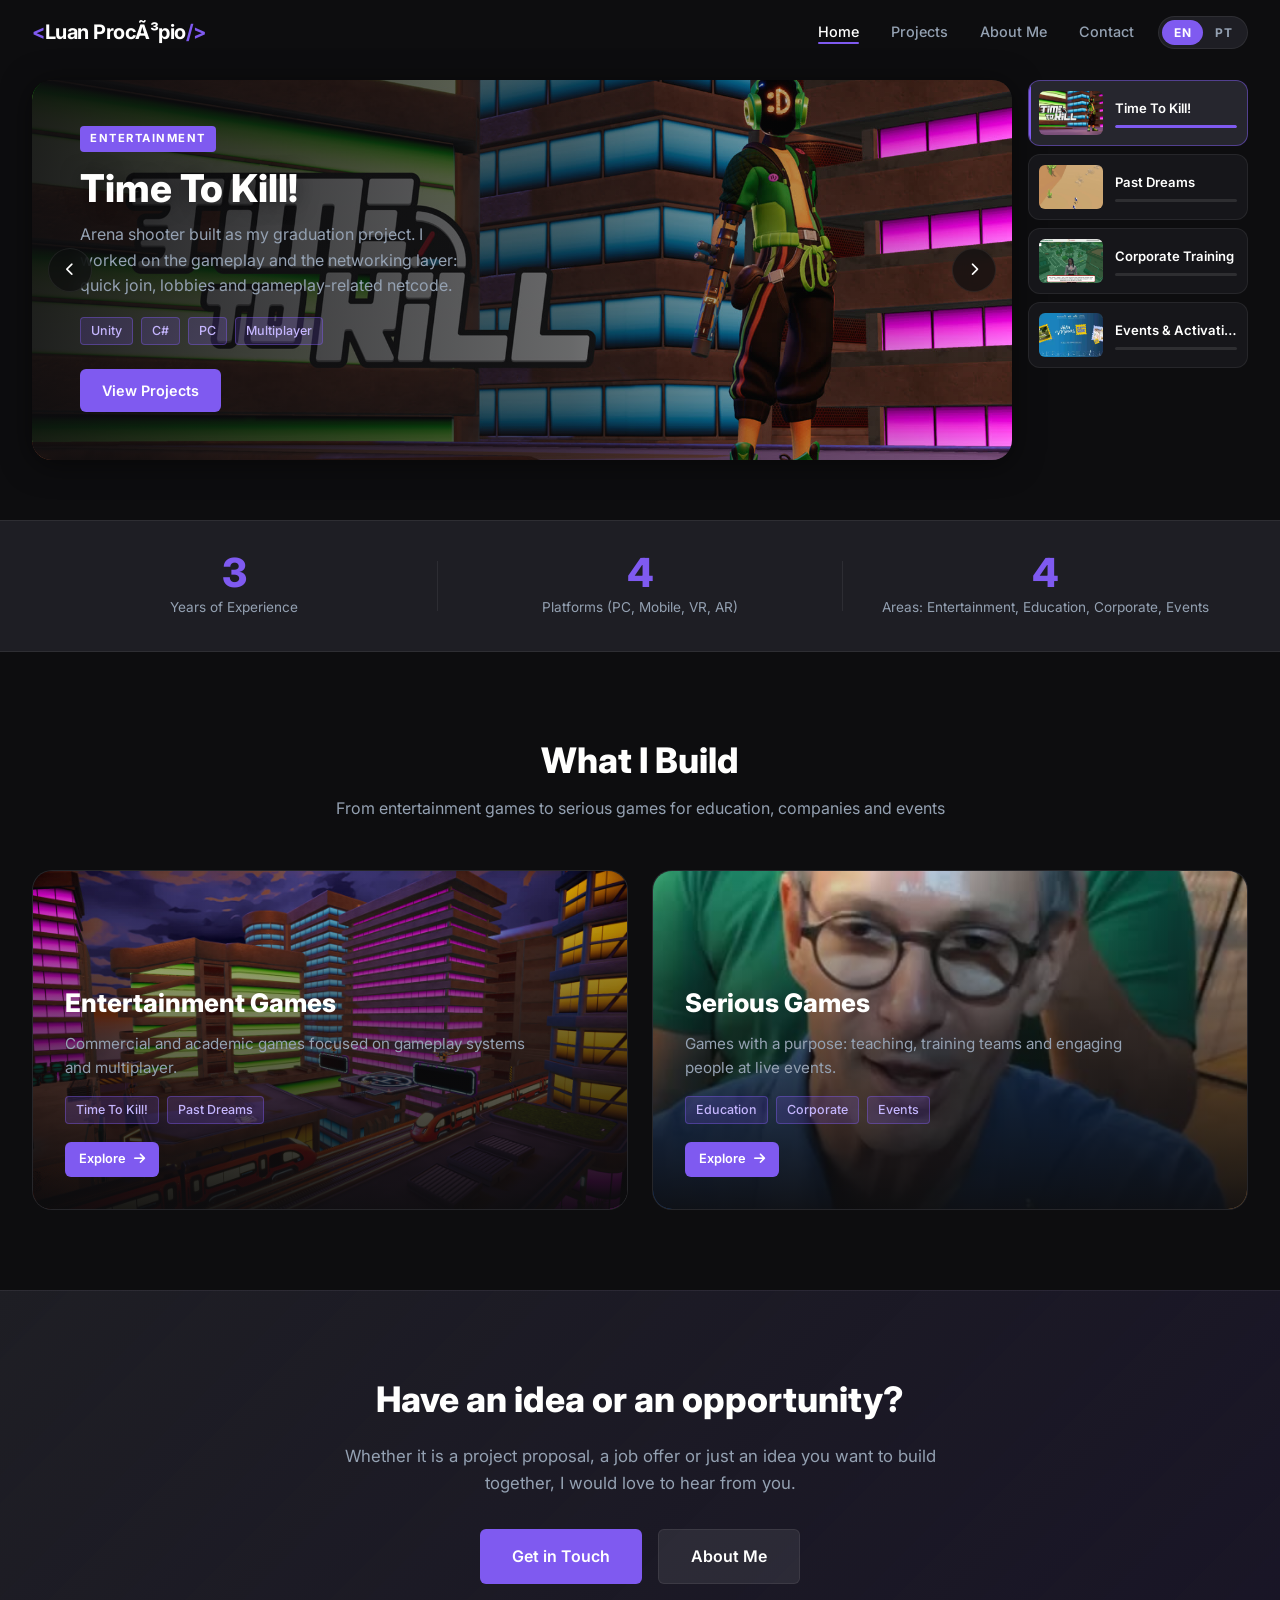
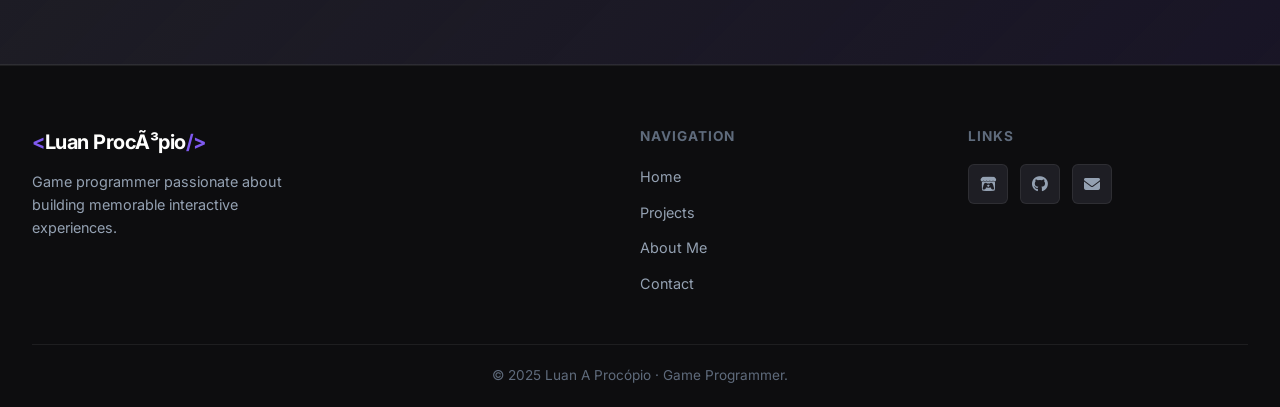
==== index.html @ afc80926 "muitacoisa" ====
﻿<!DOCTYPE html>
<html lang="en">
<head>
  <meta charset="UTF-8" />
  <meta name="viewport" content="width=device-width, initial-scale=1.0" />
  <title>Luan A ProcÃ³pio | Game Programmer</title>
  <link rel="stylesheet" href="css/style.css" />
  <link rel="stylesheet" href="https://cdnjs.cloudflare.com/ajax/libs/font-awesome/6.5.0/css/all.min.css" />
  <link href="https://fonts.googleapis.com/css2?family=Inter:wght@300;400;500;600;700;800&display=swap" rel="stylesheet" />
</head>
<body data-title="title.home">

  <!-- ===== NAVBAR ===== -->
  <nav class="navbar" id="navbar">
    <div class="nav-container">
      <a href="index.html" class="nav-logo"><span class="logo-bracket">&lt;</span>Luan ProcÃ³pio<span class="logo-bracket">/&gt;</span></a>
      <div class="nav-right">
        <ul class="nav-links" id="navLinks">
          <li><a href="index.html" class="active" data-i18n="nav.home">Home</a></li>
          <li><a href="projects.html" data-i18n="nav.projects">Projects</a></li>
          <li><a href="about.html" data-i18n="nav.about">About Me</a></li>
          <li><a href="contact.html" data-i18n="nav.contact">Contact</a></li>
        </ul>
        <div class="lang-toggle" role="group" aria-label="Language">
          <button type="button" data-lang="en">EN</button>
          <button type="button" data-lang="pt">PT</button>
        </div>
        <button class="hamburger" id="hamburger" data-i18n-attr="aria-label:nav.menu" aria-label="Menu">
          <span></span><span></span><span></span>
        </button>
      </div>
    </div>
  </nav>

  <!-- ===== HERO CAROUSEL ===== -->
  <section class="hero-carousel">
    <div class="carousel-main">

      <div class="carousel-slide active" data-index="0">
        <img src="assets/media/entertainment/ttk-cover.jpg" alt="Time To Kill!" class="slide-media" />
        <div class="slide-overlay">
          <div class="slide-content">
            <span class="slide-badge" data-i18n="home.badge.ent">Entertainment</span>
            <h1 class="slide-title">Time To Kill!</h1>
            <p class="slide-desc" data-i18n="home.slide1.desc">Arena shooter built as my graduation project.</p>
            <div class="slide-tags">
              <span class="tag">Unity</span><span class="tag">C#</span><span class="tag">PC</span><span class="tag">Multiplayer</span>
            </div>
            <div class="slide-actions">
              <a href="projects.html#entertainment" class="btn btn-primary" data-i18n="home.cta.view">View Projects</a>
            </div>
          </div>
        </div>
      </div>

      <div class="carousel-slide portrait" data-index="1">
        <img src="assets/media/entertainment/pastdream1.jpg" alt="Past Dreams" class="slide-media" />
        <div class="slide-overlay">
          <div class="slide-content">
            <span class="slide-badge" data-i18n="home.badge.ent">Entertainment</span>
            <h1 class="slide-title">Past Dreams</h1>
            <p class="slide-desc" data-i18n="home.slide2.desc">Mobile game available on Google Play.</p>
            <div class="slide-tags">
              <span class="tag">Unity</span><span class="tag">C#</span><span class="tag">Mobile</span><span class="tag">Google Play</span>
            </div>
            <div class="slide-actions">
              <a href="projects.html#entertainment" class="btn btn-primary" data-i18n="home.cta.view">View Projects</a>
            </div>
          </div>
        </div>
      </div>

      <div class="carousel-slide" data-index="2">
        <img src="assets/media/corporate/3coracoes1.jpg" alt="Corporate training game" class="slide-media" />
        <div class="slide-overlay">
          <div class="slide-content">
            <span class="slide-badge" data-i18n="home.badge.corp">Corporate Training</span>
            <h1 class="slide-title" data-i18n="proj.3c.title">Safe Driving Training</h1>
            <p class="slide-desc" data-i18n="home.slide3.desc">Interactive safety training game for a company.</p>
            <div class="slide-tags">
              <span class="tag">Unity</span><span class="tag">C#</span><span class="tag">Serious Games</span>
            </div>
            <div class="slide-actions">
              <a href="projects.html#corporate" class="btn btn-primary" data-i18n="home.cta.view">View Projects</a>
            </div>
          </div>
        </div>
      </div>

      <div class="carousel-slide" data-index="3">
        <img src="assets/media/posters/game-carro.jpg" alt="Events and activations" class="slide-media" />
        <div class="slide-overlay">
          <div class="slide-content">
            <span class="slide-badge" data-i18n="home.badge.events">Events &amp; Activations</span>
            <h1 class="slide-title" data-i18n="home.slide4.title">Events &amp; Activations</h1>
            <p class="slide-desc" data-i18n="home.slide4.desc">Games and quizzes for totems and events.</p>
            <div class="slide-tags">
              <span class="tag">Unity</span><span class="tag">C#</span><span class="tag">Touch</span><span class="tag">Totems</span>
            </div>
            <div class="slide-actions">
              <a href="projects.html#events" class="btn btn-primary" data-i18n="home.cta.view">View Projects</a>
            </div>
          </div>
        </div>
      </div>

      <button class="carousel-btn prev" id="prevBtn" data-i18n-attr="aria-label:home.prev" aria-label="Previous"><i class="fas fa-chevron-left"></i></button>
      <button class="carousel-btn next" id="nextBtn" data-i18n-attr="aria-label:home.next" aria-label="Next"><i class="fas fa-chevron-right"></i></button>
    </div>

    <div class="carousel-thumbs">
      <div class="thumb active" data-index="0">
        <img src="assets/media/entertainment/ttk-cover.jpg" alt="Time To Kill!" />
        <div class="thumb-info">
          <span class="thumb-title">Time To Kill!</span>
          <div class="thumb-progress"><div class="thumb-bar"></div></div>
        </div>
      </div>
      <div class="thumb" data-index="1">
        <img src="assets/media/entertainment/pastdream1.jpg" alt="Past Dreams" />
        <div class="thumb-info">
          <span class="thumb-title">Past Dreams</span>
          <div class="thumb-progress"><div class="thumb-bar"></div></div>
        </div>
      </div>
      <div class="thumb" data-index="2">
        <img src="assets/media/corporate/3coracoes1.jpg" alt="Corporate training" />
        <div class="thumb-info">
          <span class="thumb-title" data-i18n="home.badge.corp">Corporate Training</span>
          <div class="thumb-progress"><div class="thumb-bar"></div></div>
        </div>
      </div>
      <div class="thumb" data-index="3">
        <img src="assets/media/posters/game-carro.jpg" alt="Events" />
        <div class="thumb-info">
          <span class="thumb-title" data-i18n="home.badge.events">Events &amp; Activations</span>
          <div class="thumb-progress"><div class="thumb-bar"></div></div>
        </div>
      </div>
    </div>
  </section>

  <!-- ===== STATS ===== -->
  <section class="stats-bar">
    <div class="stats-container">
      <div class="stat-item">
        <span class="stat-number" data-target="3">0</span>
        <span class="stat-label" data-i18n="home.stat.years">Years of Experience</span>
      </div>
      <div class="stat-divider"></div>
      <div class="stat-item">
        <span class="stat-number" data-target="4">0</span>
        <span class="stat-label" data-i18n="home.stat.platforms">Platforms (PC, Mobile, VR, AR)</span>
      </div>
      <div class="stat-divider"></div>
      <div class="stat-item">
        <span class="stat-number" data-target="4">0</span>
        <span class="stat-label" data-i18n="home.stat.areas">Areas: Entertainment, Education, Corporate, Events</span>
      </div>
    </div>
  </section>

  <!-- ===== CATEGORIES ===== -->
  <section class="projects-section">
    <div class="section-header">
      <h2 data-i18n="home.cats.title">What I Build</h2>
      <p data-i18n="home.cats.sub">From entertainment games to serious games</p>
    </div>

    <div class="cat-grid">
      <a href="projects.html#entertainment" class="cat-card">
        <img class="cat-bg" src="assets/media/entertainment/ttk-scenario1.jpg" alt="" />
        <div class="cat-body">
          <h3 data-i18n="home.cat.ent.title">Entertainment Games</h3>
          <p data-i18n="home.cat.ent.desc">Commercial and academic games.</p>
          <div class="cat-chips">
            <span class="tag">Time To Kill!</span>
            <span class="tag">Past Dreams</span>
          </div>
          <span class="btn btn-primary btn-sm"><span data-i18n="home.cat.explore">Explore</span> <i class="fas fa-arrow-right"></i></span>
        </div>
      </a>

      <a href="projects.html#serious" class="cat-card">
        <img class="cat-bg" src="assets/media/posters/totem-governador.jpg" alt="" />
        <div class="cat-body">
          <h3 data-i18n="home.cat.serious.title">Serious Games</h3>
          <p data-i18n="home.cat.serious.desc">Games with a purpose.</p>
          <div class="cat-chips">
            <span class="tag" data-i18n="home.cat.education">Education</span>
            <span class="tag" data-i18n="home.cat.corporate">Corporate</span>
            <span class="tag" data-i18n="home.cat.events">Events</span>
          </div>
          <span class="btn btn-primary btn-sm"><span data-i18n="home.cat.explore">Explore</span> <i class="fas fa-arrow-right"></i></span>
        </div>
      </a>
    </div>
  </section>

  <!-- ===== CTA ===== -->
  <section class="cta-section">
    <div class="cta-content">
      <h2 data-i18n="home.cta.title">Have an idea or an opportunity?</h2>
      <p data-i18n="home.cta.desc">Get in touch.</p>
      <div class="cta-buttons">
        <a href="contact.html" class="btn btn-primary btn-lg" data-i18n="home.cta.contact">Get in Touch</a>
        <a href="about.html" class="btn btn-ghost btn-lg" data-i18n="home.cta.about">About Me</a>
      </div>
    </div>
  </section>

  <!-- ===== FOOTER ===== -->
  <footer class="footer">
    <div class="footer-container">
      <div class="footer-brand">
        <a href="index.html" class="nav-logo"><span class="logo-bracket">&lt;</span>Luan ProcÃ³pio<span class="logo-bracket">/&gt;</span></a>
        <p data-i18n="footer.tagline">Game programmer passionate about building memorable interactive experiences.</p>
      </div>
      <div class="footer-links">
        <h4 data-i18n="footer.nav">Navigation</h4>
        <ul>
          <li><a href="index.html" data-i18n="nav.home">Home</a></li>
          <li><a href="projects.html" data-i18n="nav.projects">Projects</a></li>
          <li><a href="about.html" data-i18n="nav.about">About Me</a></li>
          <li><a href="contact.html" data-i18n="nav.contact">Contact</a></li>
        </ul>
      </div>
      <div class="footer-social">
        <h4 data-i18n="footer.links">Links</h4>
        <div class="social-links">
          <a href="https://nulltetz.itch.io" target="_blank" rel="noopener" aria-label="Itch.io"><i class="fa-brands fa-itch-io"></i></a>
          <a href="https://github.com/laap07" target="_blank" rel="noopener" aria-label="GitHub"><i class="fa-brands fa-github"></i></a>
          <a href="mailto:luanprocopio@hotmail.com" aria-label="E-mail"><i class="fas fa-envelope"></i></a>
        </div>
      </div>
    </div>
    <div class="footer-bottom">
      <p>&copy; 2025 <span data-i18n="footer.rights">Luan A ProcÃ³pio Â· Game Programmer.</span></p>
    </div>
  </footer>

  <script src="js/i18n.js"></script>
  <script src="js/main.js"></script>
</body>
</html>
---- css/style.css ----
/* =============================================
   PORTFOLIO - ESTILO STEAM | DARK THEME
   ============================================= */

/* ---- RESET & BASE ---- */
*, *::before, *::after { box-sizing: border-box; margin: 0; padding: 0; }

:root {
  --bg-dark:       #0d0d0f;
  --bg-card:       #16161a;
  --bg-surface:    #1e1e24;
  --bg-hover:      #26262e;
  --accent:        #7f5af0;
  --accent-glow:   rgba(127, 90, 240, 0.35);
  --accent-2:      #2cb67d;
  --text-primary:  #fffffe;
  --text-secondary:#94a1b2;
  --text-muted:    #5f6b7c;
  --border:        rgba(255,255,255,0.07);
  --border-hover:  rgba(127, 90, 240, 0.5);
  --radius-sm:     6px;
  --radius-md:     12px;
  --radius-lg:     20px;
  --shadow:        0 4px 30px rgba(0,0,0,0.5);
  --transition:    0.3s ease;
}

html { scroll-behavior: smooth; }

body {
  font-family: 'Inter', sans-serif;
  background-color: var(--bg-dark);
  color: var(--text-primary);
  line-height: 1.6;
  overflow-x: hidden;
}

a { color: inherit; text-decoration: none; }
img { max-width: 100%; display: block; }
ul { list-style: none; }

/* ---- SCROLLBAR ---- */
::-webkit-scrollbar { width: 6px; }
::-webkit-scrollbar-track { background: var(--bg-dark); }
::-webkit-scrollbar-thumb { background: var(--accent); border-radius: 3px; }

/* =============================================
   NAVBAR
   ============================================= */
.navbar {
  position: fixed;
  top: 0;
  left: 0;
  right: 0;
  z-index: 1000;
  padding: 0 2rem;
  background: transparent;
  transition: background var(--transition), box-shadow var(--transition);
}
.navbar.scrolled {
  background: rgba(13,13,15,0.92);
  backdrop-filter: blur(16px);
  box-shadow: 0 1px 0 var(--border);
}
.nav-container {
  max-width: 1300px;
  margin: 0 auto;
  display: flex;
  align-items: center;
  justify-content: space-between;
  height: 64px;
}
.nav-logo {
  font-size: 1.25rem;
  font-weight: 700;
  letter-spacing: -0.5px;
}
.logo-bracket { color: var(--accent); }

.nav-links {
  display: flex;
  gap: 2rem;
}
.nav-links a {
  font-size: 0.9rem;
  font-weight: 500;
  color: var(--text-secondary);
  transition: color var(--transition);
  position: relative;
  padding-bottom: 4px;
}
.nav-links a::after {
  content: '';
  position: absolute;
  bottom: 0;
  left: 0;
  width: 0;
  height: 2px;
  background: var(--accent);
  border-radius: 2px;
  transition: width var(--transition);
}
.nav-links a:hover, .nav-links a.active {
  color: var(--text-primary);
}
.nav-links a:hover::after, .nav-links a.active::after { width: 100%; }

.hamburger {
  display: none;
  flex-direction: column;
  gap: 5px;
  background: none;
  border: none;
  cursor: pointer;
  padding: 4px;
}
.hamburger span {
  display: block;
  width: 24px;
  height: 2px;
  background: var(--text-primary);
  border-radius: 2px;
  transition: var(--transition);
}

/* =============================================
   BOTÕES
   ============================================= */
.btn {
  display: inline-flex;
  align-items: center;
  gap: 8px;
  padding: 10px 22px;
  border-radius: var(--radius-sm);
  font-size: 0.9rem;
  font-weight: 600;
  cursor: pointer;
  border: none;
  transition: all var(--transition);
  white-space: nowrap;
}
.btn-primary {
  background: var(--accent);
  color: #fff;
}
.btn-primary:hover {
  background: #6b47e0;
  box-shadow: 0 0 20px var(--accent-glow);
  transform: translateY(-1px);
}
.btn-ghost {
  background: rgba(255,255,255,0.08);
  color: var(--text-primary);
  border: 1px solid var(--border);
}
.btn-ghost:hover {
  background: rgba(255,255,255,0.14);
  border-color: var(--border-hover);
}
.btn-outline {
  background: transparent;
  color: var(--accent);
  border: 1px solid var(--accent);
}
.btn-outline:hover {
  background: var(--accent);
  color: #fff;
  box-shadow: 0 0 20px var(--accent-glow);
}
.btn-lg { padding: 14px 32px; font-size: 1rem; }
.btn-sm { padding: 7px 14px; font-size: 0.8rem; }

/* =============================================
   HERO CAROUSEL (estilo Steam)
   ============================================= */
.hero-carousel {
  display: flex;
  gap: 16px;
  padding: 80px 2rem 60px;
  max-width: 1300px;
  margin: 0 auto;
  min-height: 520px;
}

.carousel-main {
  flex: 1;
  position: relative;
  border-radius: var(--radius-lg);
  overflow: hidden;
  background: var(--bg-card);
  box-shadow: var(--shadow);
}

.carousel-slide {
  position: absolute;
  inset: 0;
  opacity: 0;
  transition: opacity 0.6s ease;
  pointer-events: none;
}
.carousel-slide.active {
  opacity: 1;
  pointer-events: all;
}

.slide-media {
  width: 100%;
  height: 100%;
  object-fit: cover;
}

/* Vídeo no slide — use em vez de <img> quando quiser */
.slide-media-video {
  width: 100%;
  height: 100%;
  object-fit: cover;
  pointer-events: none;
}

.slide-overlay {
  position: absolute;
  inset: 0;
  background: linear-gradient(
    to right,
    rgba(13,13,15,0.92) 0%,
    rgba(13,13,15,0.6) 55%,
    transparent 100%
  );
  display: flex;
  align-items: flex-end;
  padding: 48px;
}

.slide-content { max-width: 500px; }

.slide-badge {
  display: inline-block;
  background: var(--accent);
  color: #fff;
  font-size: 0.7rem;
  font-weight: 700;
  letter-spacing: 1.5px;
  text-transform: uppercase;
  padding: 4px 10px;
  border-radius: 4px;
  margin-bottom: 14px;
}

.slide-title {
  font-size: 2.4rem;
  font-weight: 800;
  line-height: 1.15;
  margin-bottom: 12px;
  text-shadow: 0 2px 20px rgba(0,0,0,0.5);
}

.slide-desc {
  color: var(--text-secondary);
  font-size: 1rem;
  margin-bottom: 18px;
  max-width: 380px;
}

.slide-tags { display: flex; gap: 8px; flex-wrap: wrap; margin-bottom: 24px; }
.tag {
  background: rgba(127,90,240,0.18);
  border: 1px solid rgba(127,90,240,0.4);
  color: #c4b5fd;
  font-size: 0.78rem;
  font-weight: 500;
  padding: 3px 10px;
  border-radius: 4px;
}

.slide-actions { display: flex; gap: 12px; flex-wrap: wrap; }

/* Botões prev/next */
.carousel-btn {
  position: absolute;
  top: 50%;
  transform: translateY(-50%);
  z-index: 10;
  background: rgba(13,13,15,0.7);
  border: 1px solid var(--border);
  color: var(--text-primary);
  width: 44px;
  height: 44px;
  border-radius: 50%;
  display: flex;
  align-items: center;
  justify-content: center;
  cursor: pointer;
  transition: all var(--transition);
  backdrop-filter: blur(8px);
}
.carousel-btn:hover {
  background: var(--accent);
  border-color: var(--accent);
  box-shadow: 0 0 15px var(--accent-glow);
}
.carousel-btn.prev { left: 16px; }
.carousel-btn.next { right: 16px; }

/* Miniaturas laterais */
.carousel-thumbs {
  width: 220px;
  display: flex;
  flex-direction: column;
  gap: 8px;
  flex-shrink: 0;
}

.thumb {
  display: flex;
  align-items: center;
  gap: 12px;
  padding: 10px;
  border-radius: var(--radius-md);
  border: 1px solid var(--border);
  background: var(--bg-card);
  cursor: pointer;
  transition: all var(--transition);
  position: relative;
  overflow: hidden;
}
.thumb::before {
  content: '';
  position: absolute;
  left: 0;
  top: 0;
  bottom: 0;
  width: 2px;
  background: var(--accent);
  transform: scaleY(0);
  transition: transform var(--transition);
}
.thumb.active::before { transform: scaleY(1); }
.thumb:hover, .thumb.active {
  border-color: var(--border-hover);
  background: var(--bg-hover);
}
.thumb img {
  width: 64px;
  height: 44px;
  object-fit: cover;
  border-radius: var(--radius-sm);
  flex-shrink: 0;
}
.thumb-info { flex: 1; min-width: 0; }
.thumb-title {
  display: block;
  font-size: 0.82rem;
  font-weight: 600;
  color: var(--text-primary);
  white-space: nowrap;
  overflow: hidden;
  text-overflow: ellipsis;
  margin-bottom: 6px;
}
.thumb-progress {
  height: 3px;
  background: rgba(255,255,255,0.1);
  border-radius: 2px;
  overflow: hidden;
}
.thumb-bar {
  height: 100%;
  width: 0%;
  background: var(--accent);
  border-radius: 2px;
  transition: width 0.1s linear;
}
.thumb.active .thumb-bar { width: 100%; transition: width 5s linear; }

/* =============================================
   STATS BAR
   ============================================= */
.stats-bar {
  background: var(--bg-surface);
  border-top: 1px solid var(--border);
  border-bottom: 1px solid var(--border);
  padding: 32px 2rem;
}
.stats-container {
  max-width: 1300px;
  margin: 0 auto;
  display: flex;
  align-items: center;
  justify-content: center;
  gap: 0;
}
.stat-item {
  display: flex;
  flex-direction: column;
  align-items: center;
  gap: 4px;
  flex: 1;
}
.stat-number {
  font-size: 2.5rem;
  font-weight: 800;
  color: var(--accent);
  line-height: 1;
}
.stat-label { font-size: 0.85rem; color: var(--text-secondary); }
.stat-divider {
  width: 1px;
  height: 50px;
  background: var(--border);
}

/* =============================================
   PROJECTS SECTION
   ============================================= */
.projects-section {
  max-width: 1300px;
  margin: 0 auto;
  padding: 80px 2rem;
}

.section-header { text-align: center; margin-bottom: 48px; }
.section-header h2 {
  font-size: 2.2rem;
  font-weight: 800;
  margin-bottom: 8px;
}
.section-header p { color: var(--text-secondary); font-size: 1rem; margin-bottom: 28px; }

.filter-bar { display: flex; gap: 10px; justify-content: center; flex-wrap: wrap; }
.filter-btn {
  background: var(--bg-surface);
  border: 1px solid var(--border);
  color: var(--text-secondary);
  padding: 8px 20px;
  border-radius: 100px;
  font-size: 0.85rem;
  font-weight: 500;
  cursor: pointer;
  transition: all var(--transition);
}
.filter-btn:hover, .filter-btn.active {
  background: var(--accent);
  border-color: var(--accent);
  color: #fff;
}

.projects-grid {
  display: grid;
  grid-template-columns: repeat(auto-fill, minmax(300px, 1fr));
  gap: 24px;
  margin-bottom: 48px;
}

/* Animação de filtro */
.project-card {
  border-radius: var(--radius-md);
  background: var(--bg-card);
  border: 1px solid var(--border);
  overflow: hidden;
  transition: all var(--transition);
  animation: fadeIn 0.4s ease;
}
.project-card:hover {
  transform: translateY(-6px);
  border-color: var(--border-hover);
  box-shadow: 0 12px 40px rgba(0,0,0,0.4), 0 0 20px var(--accent-glow);
}
.project-card.hidden {
  display: none;
}

@keyframes fadeIn {
  from { opacity: 0; transform: translateY(16px); }
  to   { opacity: 1; transform: translateY(0); }
}

.card-media {
  position: relative;
  height: 200px;
  overflow: hidden;
  background: var(--bg-surface);
}
.card-media img {
  width: 100%;
  height: 100%;
  object-fit: cover;
  transition: transform 0.4s ease;
}
.project-card:hover .card-media img { transform: scale(1.05); }

.card-hover-overlay {
  position: absolute;
  inset: 0;
  background: rgba(13,13,15,0.7);
  display: flex;
  align-items: center;
  justify-content: center;
  opacity: 0;
  transition: opacity var(--transition);
}
.project-card:hover .card-hover-overlay { opacity: 1; }

.card-view-btn {
  background: var(--accent);
  color: #fff;
  padding: 10px 20px;
  border-radius: var(--radius-sm);
  font-weight: 600;
  font-size: 0.9rem;
  display: flex;
  align-items: center;
  gap: 8px;
  transform: translateY(8px);
  transition: transform var(--transition);
}
.project-card:hover .card-view-btn { transform: translateY(0); }

.card-body { padding: 20px; }
.card-header-row {
  display: flex;
  align-items: flex-start;
  justify-content: space-between;
  gap: 8px;
  margin-bottom: 10px;
}
.card-title { font-size: 1.05rem; font-weight: 700; }
.card-category {
  font-size: 0.7rem;
  font-weight: 600;
  color: var(--accent);
  background: rgba(127,90,240,0.15);
  border: 1px solid rgba(127,90,240,0.35);
  padding: 2px 8px;
  border-radius: 4px;
  white-space: nowrap;
  flex-shrink: 0;
}
.card-desc { color: var(--text-secondary); font-size: 0.88rem; margin-bottom: 14px; }
.card-tech { display: flex; gap: 6px; flex-wrap: wrap; margin-bottom: 18px; }
.tech-tag {
  font-size: 0.75rem;
  color: var(--text-secondary);
  background: var(--bg-surface);
  border: 1px solid var(--border);
  padding: 2px 8px;
  border-radius: 4px;
}
.card-footer { display: flex; gap: 8px; align-items: center; }

.view-all-wrap { text-align: center; }

/* =============================================
   CTA SECTION
   ============================================= */
.cta-section {
  background: linear-gradient(135deg, var(--bg-surface) 0%, rgba(127,90,240,0.1) 100%);
  border-top: 1px solid var(--border);
  border-bottom: 1px solid var(--border);
  padding: 80px 2rem;
  text-align: center;
}
.cta-content { max-width: 600px; margin: 0 auto; }
.cta-content h2 { font-size: 2.2rem; font-weight: 800; margin-bottom: 16px; }
.cta-content p { color: var(--text-secondary); font-size: 1.05rem; margin-bottom: 32px; }
.cta-buttons { display: flex; gap: 16px; justify-content: center; flex-wrap: wrap; }

/* =============================================
   FOOTER
   ============================================= */
.footer {
  background: var(--bg-dark);
  border-top: 1px solid var(--border);
  padding: 60px 2rem 0;
}
.footer-container {
  max-width: 1300px;
  margin: 0 auto;
  display: grid;
  grid-template-columns: 2fr 1fr 1fr;
  gap: 48px;
  padding-bottom: 48px;
}
.footer-brand p { color: var(--text-secondary); font-size: 0.9rem; margin-top: 12px; max-width: 280px; }
.footer-links h4, .footer-social h4 { font-size: 0.85rem; font-weight: 700; letter-spacing: 1px; text-transform: uppercase; color: var(--text-muted); margin-bottom: 16px; }
.footer-links ul { display: flex; flex-direction: column; gap: 10px; }
.footer-links a { color: var(--text-secondary); font-size: 0.9rem; transition: color var(--transition); }
.footer-links a:hover { color: var(--accent); }
.social-links { display: flex; gap: 12px; }
.social-links a {
  width: 40px; height: 40px;
  background: var(--bg-surface);
  border: 1px solid var(--border);
  border-radius: var(--radius-sm);
  display: flex; align-items: center; justify-content: center;
  color: var(--text-secondary);
  font-size: 1rem;
  transition: all var(--transition);
}
.social-links a:hover {
  background: var(--accent);
  border-color: var(--accent);
  color: #fff;
  transform: translateY(-2px);
}
.footer-bottom {
  border-top: 1px solid var(--border);
  padding: 20px 0;
  text-align: center;
  color: var(--text-muted);
  font-size: 0.85rem;
  max-width: 1300px;
  margin: 0 auto;
}
.footer-bottom .fa-heart { color: #e53e3e; }

/* =============================================
   PÁGINA DE PROJETOS (projects.html)
   ============================================= */
.page-hero {
  padding: 120px 2rem 60px;
  text-align: center;
  background: linear-gradient(to bottom, rgba(127,90,240,0.08), transparent);
  border-bottom: 1px solid var(--border);
}
.page-hero h1 { font-size: 3rem; font-weight: 800; margin-bottom: 12px; }
.page-hero p { color: var(--text-secondary); font-size: 1.1rem; max-width: 500px; margin: 0 auto; }

/* =============================================
   PÁGINA ABOUT
   ============================================= */
.about-section {
  max-width: 1100px;
  margin: 0 auto;
  padding: 80px 2rem;
  display: grid;
  grid-template-columns: 1fr 1fr;
  gap: 64px;
  align-items: center;
}
.about-image-wrap {
  position: relative;
}
.about-image-wrap::before {
  content: '';
  position: absolute;
  inset: -3px;
  background: linear-gradient(135deg, var(--accent), var(--accent-2));
  border-radius: calc(var(--radius-lg) + 3px);
  z-index: -1;
}
.about-image-wrap img {
  width: 100%;
  border-radius: var(--radius-lg);
  aspect-ratio: 1;
  object-fit: cover;
}
.about-text h1 { font-size: 2.5rem; font-weight: 800; margin-bottom: 8px; }
.about-text .role {
  color: var(--accent);
  font-size: 1.1rem;
  font-weight: 600;
  margin-bottom: 24px;
}
.about-text p { color: var(--text-secondary); margin-bottom: 16px; font-size: 0.97rem; }

.skills-grid {
  max-width: 1100px;
  margin: 0 auto;
  padding: 0 2rem 80px;
  display: grid;
  grid-template-columns: repeat(auto-fill, minmax(140px, 1fr));
  gap: 16px;
}
.skill-card {
  background: var(--bg-card);
  border: 1px solid var(--border);
  border-radius: var(--radius-md);
  padding: 20px;
  text-align: center;
  transition: all var(--transition);
}
.skill-card:hover {
  border-color: var(--border-hover);
  transform: translateY(-4px);
  box-shadow: 0 8px 30px var(--accent-glow);
}
.skill-card i { font-size: 2rem; margin-bottom: 10px; color: var(--accent); }
.skill-card span { font-size: 0.85rem; font-weight: 500; }

/* =============================================
   PROJETO INDIVIDUAL (project.html)
   ============================================= */
.project-hero {
  position: relative;
  height: 500px;
  overflow: hidden;
  background: var(--bg-card);
}
.project-hero img, .project-hero video {
  width: 100%;
  height: 100%;
  object-fit: cover;
}
.project-hero-overlay {
  position: absolute;
  inset: 0;
  background: linear-gradient(to top, rgba(13,13,15,1) 0%, rgba(13,13,15,0.4) 60%, transparent 100%);
}

.project-detail {
  max-width: 1100px;
  margin: 0 auto;
  padding: 0 2rem 80px;
  display: grid;
  grid-template-columns: 1fr 320px;
  gap: 48px;
  margin-top: -80px;
  position: relative;
  z-index: 1;
}

.project-main h1 { font-size: 2.4rem; font-weight: 800; margin-bottom: 8px; }
.project-tags-row { display: flex; gap: 8px; flex-wrap: wrap; margin-bottom: 24px; }
.project-body { color: var(--text-secondary); font-size: 0.97rem; line-height: 1.8; }
.project-body h2 { color: var(--text-primary); font-size: 1.4rem; font-weight: 700; margin: 32px 0 12px; }
.project-body p { margin-bottom: 14px; }

/* Galeria de mídia do projeto */
.project-gallery {
  display: grid;
  grid-template-columns: repeat(2, 1fr);
  gap: 12px;
  margin: 32px 0;
}
.project-gallery img,
.project-gallery video {
  width: 100%;
  border-radius: var(--radius-md);
  cursor: pointer;
  transition: transform var(--transition);
  aspect-ratio: 16/9;
  object-fit: cover;
}
.project-gallery img:hover { transform: scale(1.02); }

/* Sidebar do projeto */
.project-sidebar { }
.sidebar-card {
  background: var(--bg-card);
  border: 1px solid var(--border);
  border-radius: var(--radius-md);
  padding: 24px;
  margin-bottom: 20px;
  position: sticky;
  top: 80px;
}
.sidebar-card h3 { font-size: 0.8rem; text-transform: uppercase; letter-spacing: 1px; color: var(--text-muted); margin-bottom: 16px; }
.sidebar-info-item { display: flex; justify-content: space-between; align-items: center; padding: 10px 0; border-bottom: 1px solid var(--border); }
.sidebar-info-item:last-of-type { border-bottom: none; }
.sidebar-info-item .label { color: var(--text-secondary); font-size: 0.88rem; }
.sidebar-info-item .value { font-size: 0.88rem; font-weight: 600; }
.sidebar-actions { display: flex; flex-direction: column; gap: 10px; margin-top: 20px; }

/* Lightbox */
.lightbox {
  position: fixed;
  inset: 0;
  background: rgba(0,0,0,0.92);
  z-index: 9999;
  display: flex;
  align-items: center;
  justify-content: center;
  opacity: 0;
  pointer-events: none;
  transition: opacity var(--transition);
}
.lightbox.open { opacity: 1; pointer-events: all; }
.lightbox img, .lightbox video {
  max-width: 90vw;
  max-height: 85vh;
  border-radius: var(--radius-md);
  object-fit: contain;
}
.lightbox-close {
  position: fixed;
  top: 24px;
  right: 24px;
  background: var(--bg-surface);
  border: 1px solid var(--border);
  color: var(--text-primary);
  width: 44px; height: 44px;
  border-radius: 50%;
  display: flex; align-items: center; justify-content: center;
  cursor: pointer;
  font-size: 1.2rem;
  transition: background var(--transition);
}
.lightbox-close:hover { background: var(--accent); }

/* =============================================
   CONTATO
   ============================================= */
.contact-section {
  max-width: 900px;
  margin: 0 auto;
  padding: 80px 2rem;
  display: grid;
  grid-template-columns: 1fr 1fr;
  gap: 64px;
}
.contact-info h2 { font-size: 2rem; font-weight: 800; margin-bottom: 12px; }
.contact-info p { color: var(--text-secondary); margin-bottom: 32px; }
.contact-item {
  display: flex;
  align-items: center;
  gap: 16px;
  margin-bottom: 20px;
}
.contact-item-icon {
  width: 44px; height: 44px;
  background: rgba(127,90,240,0.15);
  border: 1px solid rgba(127,90,240,0.35);
  border-radius: var(--radius-sm);
  display: flex; align-items: center; justify-content: center;
  color: var(--accent);
  font-size: 1rem;
  flex-shrink: 0;
}
.contact-item-text .label { font-size: 0.78rem; color: var(--text-muted); text-transform: uppercase; letter-spacing: 1px; }
.contact-item-text .value { font-size: 0.95rem; font-weight: 500; }

/* Form */
.contact-form { display: flex; flex-direction: column; gap: 16px; }
.form-group { display: flex; flex-direction: column; gap: 6px; }
.form-group label { font-size: 0.85rem; font-weight: 500; color: var(--text-secondary); }
.form-group input,
.form-group textarea,
.form-group select {
  background: var(--bg-surface);
  border: 1px solid var(--border);
  border-radius: var(--radius-sm);
  color: var(--text-primary);
  padding: 12px 16px;
  font-family: inherit;
  font-size: 0.9rem;
  transition: border-color var(--transition);
  outline: none;
}
.form-group input:focus,
.form-group textarea:focus {
  border-color: var(--accent);
  box-shadow: 0 0 0 3px var(--accent-glow);
}
.form-group textarea { resize: vertical; min-height: 140px; }
.form-success {
  display: none;
  text-align: center;
  padding: 24px;
  background: rgba(44,182,125,0.1);
  border: 1px solid rgba(44,182,125,0.4);
  border-radius: var(--radius-md);
  color: var(--accent-2);
}

/* =============================================
   RESPONSIVE
   ============================================= */
@media (max-width: 1024px) {
  .hero-carousel { flex-direction: column; }
  .carousel-thumbs { flex-direction: row; width: 100%; overflow-x: auto; }
  .thumb { min-width: 180px; }
  .footer-container { grid-template-columns: 1fr 1fr; }
  .about-section { grid-template-columns: 1fr; }
  .about-image-wrap { max-width: 320px; margin: 0 auto; }
  .project-detail { grid-template-columns: 1fr; }
  .contact-section { grid-template-columns: 1fr; }
}

@media (max-width: 768px) {
  .nav-links {
    position: fixed;
    top: 64px;
    left: 0;
    right: 0;
    background: rgba(13,13,15,0.97);
    backdrop-filter: blur(16px);
    flex-direction: column;
    align-items: center;
    padding: 24px;
    gap: 24px;
    border-bottom: 1px solid var(--border);
    transform: translateY(-120%);
    transition: transform var(--transition);
    z-index: 999;
  }
  .nav-links.open { transform: translateY(0); }
  .hamburger { display: flex; }
  .slide-overlay { padding: 24px; }
  .slide-title { font-size: 1.6rem; }
  .stats-container { flex-wrap: wrap; gap: 24px; }
  .stat-divider { display: none; }
  .footer-container { grid-template-columns: 1fr; gap: 32px; }
  .project-gallery { grid-template-columns: 1fr; }
  .page-hero h1 { font-size: 2rem; }
}


/* =============================================
   v2 ADDITIONS (language toggle, categories, galleries, about alignment)
   ============================================= */

/* Scroll reveal (CSS driven) */
.reveal { opacity: 0; transform: translateY(20px); transition: opacity 0.5s ease, transform 0.5s ease; }
.reveal.revealed { opacity: 1; transform: translateY(0); }

/* Navbar: right side group + language toggle */
.nav-right { display: flex; align-items: center; gap: 1.5rem; }
.lang-toggle {
  display: inline-flex;
  background: var(--bg-surface);
  border: 1px solid var(--border);
  border-radius: 100px;
  padding: 3px;
}
.lang-toggle button {
  background: transparent;
  border: none;
  color: var(--text-secondary);
  font-family: inherit;
  font-size: 0.75rem;
  font-weight: 700;
  letter-spacing: 0.5px;
  padding: 5px 12px;
  border-radius: 100px;
  cursor: pointer;
  transition: all var(--transition);
}
.lang-toggle button:hover { color: var(--text-primary); }
.lang-toggle button.active { background: var(--accent); color: #fff; }

/* Carousel: portrait slide (Past Dreams) */
.carousel-slide.portrait { background: linear-gradient(120deg, #16161a 35%, #7a4a2c 100%); }
.carousel-slide.portrait .slide-media {
  position: absolute;
  top: 0; right: 4%;
  width: auto;
  max-width: 50%;
  height: 100%;
  object-fit: contain;
}

/* Home: category cards */
.cat-grid {
  display: grid;
  grid-template-columns: repeat(2, 1fr);
  gap: 24px;
}
.cat-card {
  position: relative;
  display: flex;
  align-items: flex-end;
  min-height: 340px;
  border-radius: var(--radius-lg);
  overflow: hidden;
  border: 1px solid var(--border);
  background: var(--bg-card);
}
.cat-card img.cat-bg {
  position: absolute; inset: 0;
  width: 100%; height: 100%;
  object-fit: cover;
  transition: transform 0.5s ease;
}
.cat-card:hover img.cat-bg { transform: scale(1.05); }
.cat-card::after {
  content: '';
  position: absolute; inset: 0;
  background: linear-gradient(to top, rgba(13,13,15,0.95) 0%, rgba(13,13,15,0.55) 55%, rgba(13,13,15,0.1) 100%);
}
.cat-card:hover { border-color: var(--border-hover); box-shadow: 0 12px 40px rgba(0,0,0,0.4), 0 0 20px var(--accent-glow); }
.cat-body { position: relative; z-index: 1; padding: 32px; }
.cat-body h3 { font-size: 1.6rem; font-weight: 800; margin-bottom: 8px; }
.cat-body p { color: var(--text-secondary); font-size: 0.95rem; margin-bottom: 16px; max-width: 460px; }
.cat-chips { display: flex; gap: 8px; flex-wrap: wrap; margin-bottom: 18px; }

/* Projects page: tabs */
.proj-tabs {
  position: sticky;
  top: 64px;
  z-index: 50;
  display: flex;
  justify-content: center;
  gap: 10px;
  padding: 14px 2rem;
  background: rgba(13,13,15,0.92);
  backdrop-filter: blur(12px);
  border-bottom: 1px solid var(--border);
}

/* Projects page: sections */
.proj-section { max-width: 1300px; margin: 0 auto; padding: 72px 2rem 0; scroll-margin-top: 120px; }
.proj-section:last-of-type { padding-bottom: 80px; }
.proj-head { margin-bottom: 36px; }
.proj-head h2 { font-size: 2.2rem; font-weight: 800; display: flex; align-items: center; gap: 14px; }
.proj-head h2 i { color: var(--accent); font-size: 1.8rem; }
.proj-head p { color: var(--text-secondary); margin-top: 6px; max-width: 700px; }

.sub-head { margin: 48px 0 24px; padding-top: 32px; border-top: 1px solid var(--border); scroll-margin-top: 120px; }
.sub-head h3 { font-size: 1.5rem; font-weight: 700; display: flex; align-items: center; gap: 12px; }
.sub-head h3 i { color: var(--accent-2); font-size: 1.2rem; }
.sub-head p { color: var(--text-secondary); margin-top: 4px; }

.proj-block { margin-bottom: 40px; }
.proj-block-head { display: flex; flex-wrap: wrap; align-items: flex-start; justify-content: space-between; gap: 12px 24px; margin-bottom: 16px; }
.proj-block-head .txt { flex: 1; min-width: 260px; max-width: 760px; }
.proj-block-head h4 { font-size: 1.25rem; font-weight: 700; margin-bottom: 4px; display: flex; align-items: center; gap: 10px; flex-wrap: wrap; }
.proj-block-head p { color: var(--text-secondary); font-size: 0.93rem; }

/* Media galleries */
.gallery { display: flex; flex-wrap: wrap; gap: 12px; }
.media {
  position: relative;
  flex: 0 0 auto;
  height: 260px;
  max-width: 100%;
  aspect-ratio: var(--ar, 16 / 9);
  border-radius: var(--radius-md);
  overflow: hidden;
  background: var(--bg-surface);
  border: 1px solid var(--border);
  cursor: zoom-in;
  transition: transform var(--transition), border-color var(--transition), box-shadow var(--transition);
}
.media.lg { height: 360px; }
.media:hover { transform: translateY(-4px); border-color: var(--border-hover); box-shadow: 0 10px 30px rgba(0,0,0,0.45), 0 0 18px var(--accent-glow); }
.media img, .media video { width: 100%; height: 100%; object-fit: cover; display: block; }
.media .play {
  position: absolute; top: 50%; left: 50%;
  transform: translate(-50%, -50%);
  width: 52px; height: 52px;
  border-radius: 50%;
  background: rgba(13,13,15,0.65);
  border: 1px solid rgba(255,255,255,0.35);
  backdrop-filter: blur(6px);
  display: flex; align-items: center; justify-content: center;
  color: #fff;
  font-size: 1rem;
  padding-left: 3px;
  transition: all var(--transition);
  pointer-events: none;
}
.media:hover .play { background: var(--accent); border-color: var(--accent); }
.media .cap {
  position: absolute; left: 0; right: 0; bottom: 0;
  padding: 24px 12px 10px;
  font-size: 0.78rem;
  font-weight: 600;
  background: linear-gradient(to top, rgba(13,13,15,0.9), transparent);
  pointer-events: none;
}

/* Lightbox arrows */
.lightbox-nav {
  position: fixed; top: 50%;
  transform: translateY(-50%);
  background: var(--bg-surface);
  border: 1px solid var(--border);
  color: var(--text-primary);
  width: 48px; height: 48px;
  border-radius: 50%;
  display: flex; align-items: center; justify-content: center;
  cursor: pointer;
  transition: background var(--transition);
}
.lightbox-nav:hover { background: var(--accent); }
.lightbox-nav.prev { left: 24px; }
.lightbox-nav.next { right: 24px; }

/* About: aligned layout */
.about-image-wrap img { aspect-ratio: 4 / 5; object-position: 50% 58%; }
.about-image-wrap { isolation: isolate; }

.skills-wrap { max-width: 1100px; margin: 0 auto; padding: 0 2rem 70px; }
.skills-wrap .section-header { margin-bottom: 32px; }
.skills-wrap .skills-grid {
  max-width: none;
  padding: 0;
  display: grid;
  grid-template-columns: repeat(5, 1fr);
  gap: 16px;
}
.skills-wrap .skill-card {
  display: flex;
  flex-direction: column;
  align-items: center;
  justify-content: flex-start;
  gap: 12px;
  min-height: 130px;
  padding: 22px 12px;
}
.skills-wrap .skill-card i {
  display: flex; align-items: center; justify-content: center;
  width: 48px; height: 48px;
  font-size: 1.9rem;
  margin: 0;
}
.skills-wrap .skill-card span { line-height: 1.3; }

.lang-block { max-width: 800px; margin: 0 auto; padding: 0 2rem 50px; }
.lang-block .sidebar-card { position: static; margin-bottom: 0; }
.lang-block h3 i { margin-right: 8px; }
.lang-bars { display: grid; grid-template-columns: repeat(auto-fit, minmax(160px, 1fr)); gap: 16px; }
.lang-bars .lbl { font-size: 0.85rem; color: var(--text-secondary); }
.lang-bars .bar { background: rgba(255,255,255,0.1); height: 8px; border-radius: 4px; overflow: hidden; margin-top: 6px; }
.lang-bars .bar > div { height: 100%; background: var(--accent); }

.timeline { max-width: 800px; margin: 0 auto; padding: 0 2rem 80px; }
.timeline .section-header { margin-bottom: 40px; }
.tl-list { display: flex; flex-direction: column; gap: 32px; }
.tl-item { display: flex; gap: 24px; align-items: flex-start; }
.tl-item.sep { border-top: 1px solid var(--border); padding-top: 32px; }
.tl-icon { width: 48px; height: 48px; border-radius: 10px; display: flex; align-items: center; justify-content: center; flex-shrink: 0; }
.tl-body { flex: 1; }
.tl-top { display: flex; justify-content: space-between; align-items: center; gap: 12px; margin-bottom: 4px; }
.tl-top h3 { font-size: 1.05rem; font-weight: 700; }
.tl-top .date { font-size: 0.82rem; color: var(--text-muted); white-space: nowrap; }
.tl-role { font-size: 0.9rem; font-weight: 600; margin-bottom: 6px; }
.tl-desc { color: var(--text-secondary); font-size: 0.92rem; }

/* Contact extras */
.form-error {
  display: none;
  padding: 12px 16px;
  border-radius: var(--radius-sm);
  background: rgba(229,62,62,0.1);
  border: 1px solid rgba(229,62,62,0.4);
  color: #fc8181;
  font-size: 0.88rem;
}
.hp-field { position: absolute; left: -9999px; opacity: 0; height: 0; width: 0; }
.form-success h3 { margin-bottom: 6px; }
.btn:disabled { opacity: 0.7; cursor: not-allowed; }

@media (max-width: 1024px) {
  .skills-wrap .skills-grid { grid-template-columns: repeat(3, 1fr); }
  .cat-grid { grid-template-columns: 1fr; }
  .carousel-slide.portrait .slide-media { max-width: 45%; }
}
@media (max-width: 768px) {
  .nav-right { gap: 0.75rem; }
  .skills-wrap .skills-grid { grid-template-columns: repeat(2, 1fr); }
  .media { height: 200px; }
  .media.lg { height: 240px; }
  .proj-tabs { top: 64px; padding: 10px 1rem; }
  .proj-head h2 { font-size: 1.6rem; }
  .carousel-slide.portrait .slide-media { max-width: 40%; right: 0; opacity: 0.85; }
  .hero-carousel { min-height: 460px; }
  .lightbox-nav.prev { left: 8px; }
  .lightbox-nav.next { right: 8px; }
  .tl-top { flex-direction: column; align-items: flex-start; gap: 2px; }
}

/* Work cards (media + caption) */
.work-grid {
  display: grid;
  grid-template-columns: repeat(auto-fill, minmax(260px, 1fr));
  gap: 28px 24px;
  align-items: start;
  margin-bottom: 24px;
}
.work-grid .media { width: 100%; height: auto; }
.work h4 { font-size: 1.05rem; font-weight: 700; margin: 12px 0 2px; }
.work p { color: var(--text-secondary); font-size: 0.88rem; }
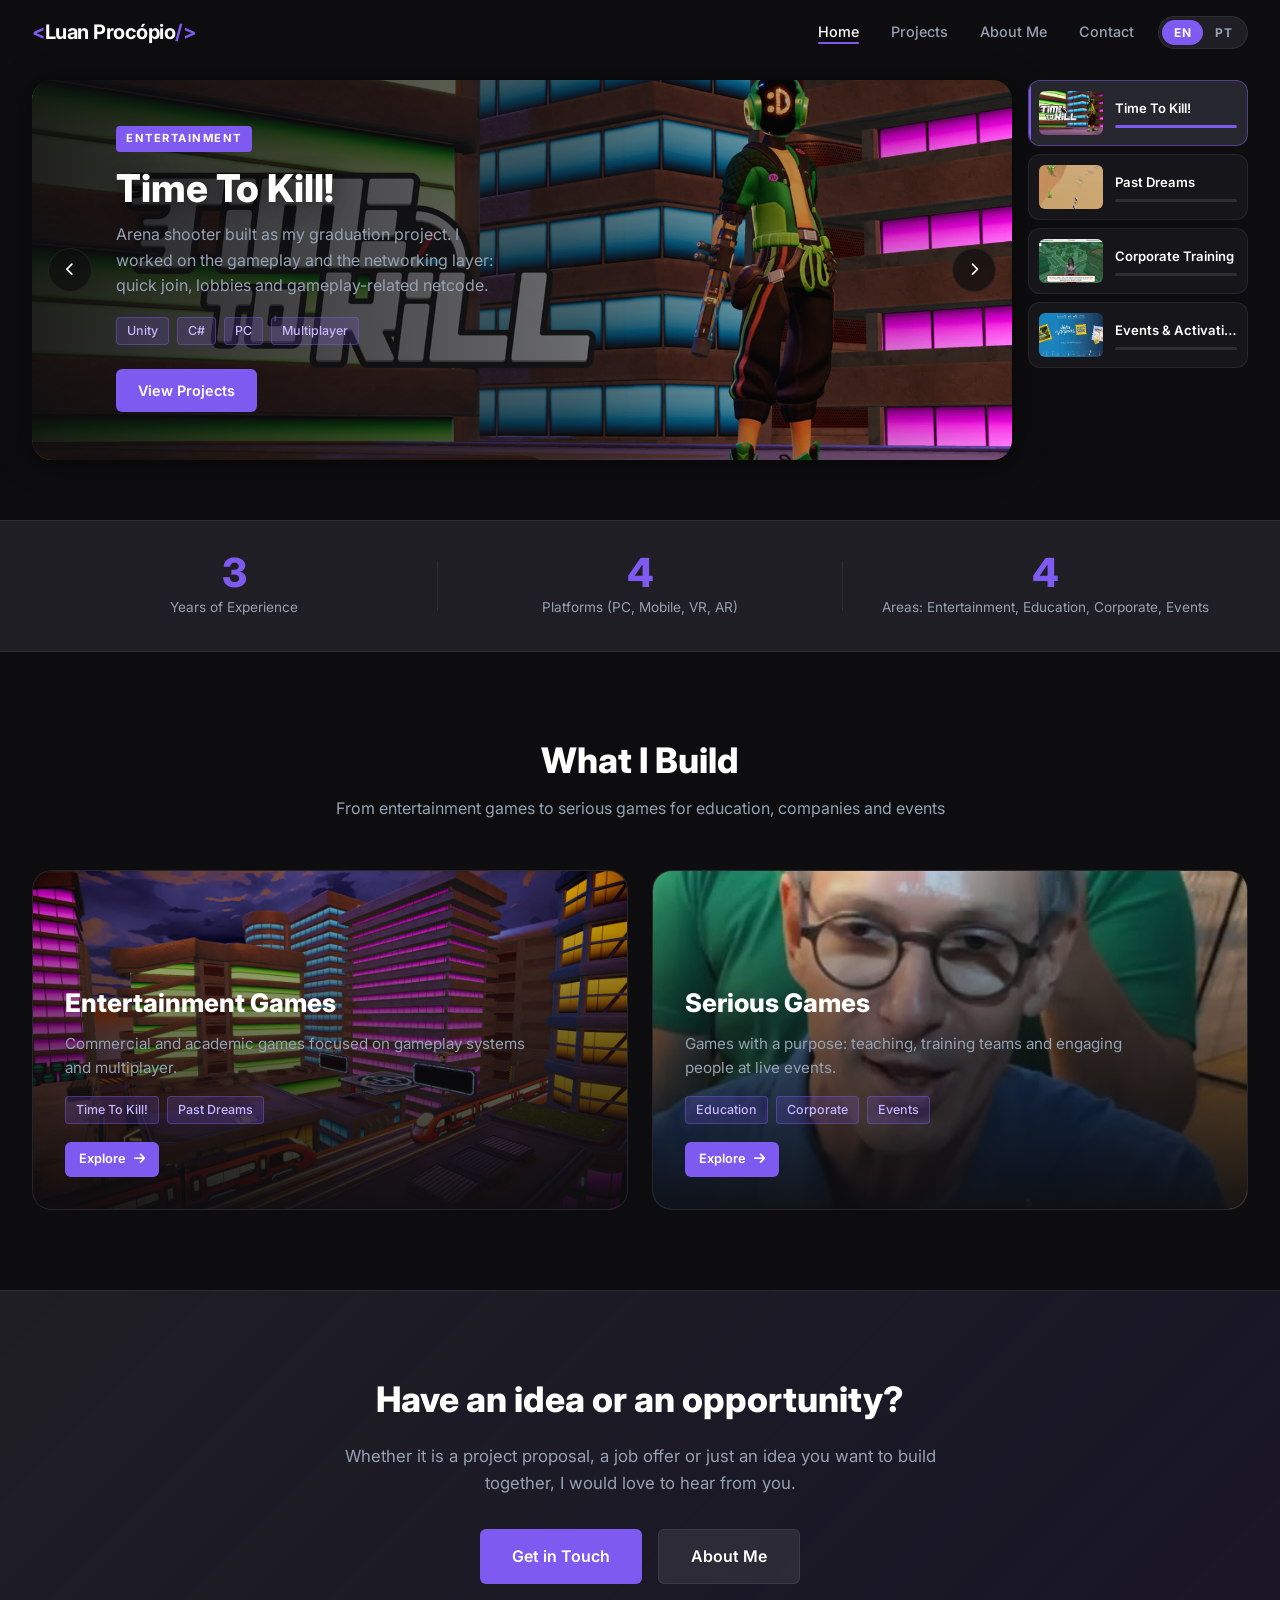
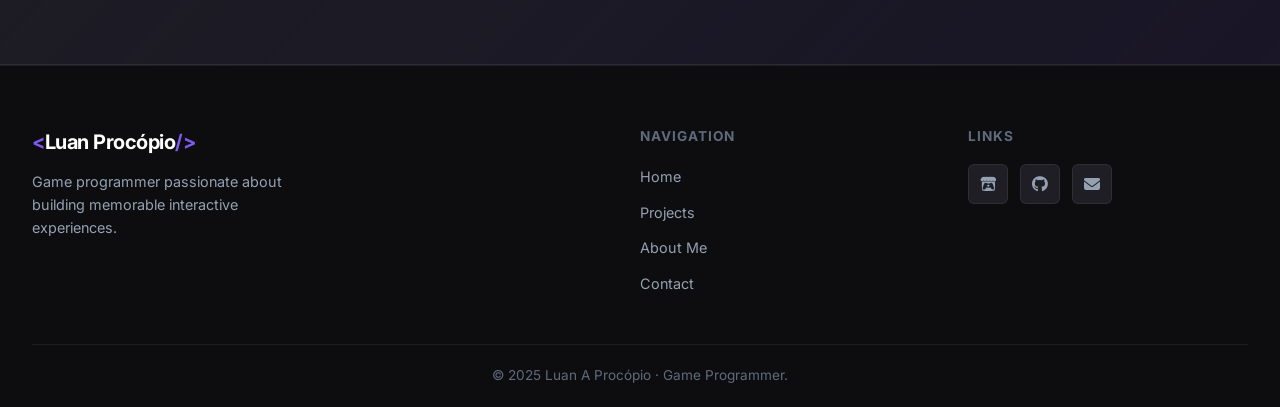
==== commit bc570360: "fix" ====
--- a/index.html
+++ b/index.html
@@ -1,9 +1,9 @@
-﻿<!DOCTYPE html>
+<!DOCTYPE html>
 <html lang="en">
 <head>
   <meta charset="UTF-8" />
   <meta name="viewport" content="width=device-width, initial-scale=1.0" />
-  <title>Luan A ProcÃ³pio | Game Programmer</title>
+  <title>Luan A Procópio | Game Programmer</title>
   <link rel="stylesheet" href="css/style.css" />
   <link rel="stylesheet" href="https://cdnjs.cloudflare.com/ajax/libs/font-awesome/6.5.0/css/all.min.css" />
   <link href="https://fonts.googleapis.com/css2?family=Inter:wght@300;400;500;600;700;800&display=swap" rel="stylesheet" />
@@ -13,7 +13,7 @@
   <!-- ===== NAVBAR ===== -->
   <nav class="navbar" id="navbar">
     <div class="nav-container">
-      <a href="index.html" class="nav-logo"><span class="logo-bracket">&lt;</span>Luan ProcÃ³pio<span class="logo-bracket">/&gt;</span></a>
+      <a href="index.html" class="nav-logo"><span class="logo-bracket">&lt;</span>Luan Procópio<span class="logo-bracket">/&gt;</span></a>
       <div class="nav-right">
         <ul class="nav-links" id="navLinks">
           <li><a href="index.html" class="active" data-i18n="nav.home">Home</a></li>
@@ -213,7 +213,7 @@
   <footer class="footer">
     <div class="footer-container">
       <div class="footer-brand">
-        <a href="index.html" class="nav-logo"><span class="logo-bracket">&lt;</span>Luan ProcÃ³pio<span class="logo-bracket">/&gt;</span></a>
+        <a href="index.html" class="nav-logo"><span class="logo-bracket">&lt;</span>Luan Procópio<span class="logo-bracket">/&gt;</span></a>
         <p data-i18n="footer.tagline">Game programmer passionate about building memorable interactive experiences.</p>
       </div>
       <div class="footer-links">
@@ -235,7 +235,7 @@
       </div>
     </div>
     <div class="footer-bottom">
-      <p>&copy; 2025 <span data-i18n="footer.rights">Luan A ProcÃ³pio Â· Game Programmer.</span></p>
+      <p>&copy; 2025 <span data-i18n="footer.rights">Luan A Procópio · Game Programmer.</span></p>
     </div>
   </footer>
 
--- a/css/style.css
+++ b/css/style.css
@@ -1171,3 +1171,6 @@
 .work-grid .media { width: 100%; height: auto; }
 .work h4 { font-size: 1.05rem; font-weight: 700; margin: 12px 0 2px; }
 .work p { color: var(--text-secondary); font-size: 0.88rem; }
+
+.slide-overlay { padding: 48px 84px; }
+@media (max-width: 768px) { .slide-overlay { padding: 24px 56px; } }
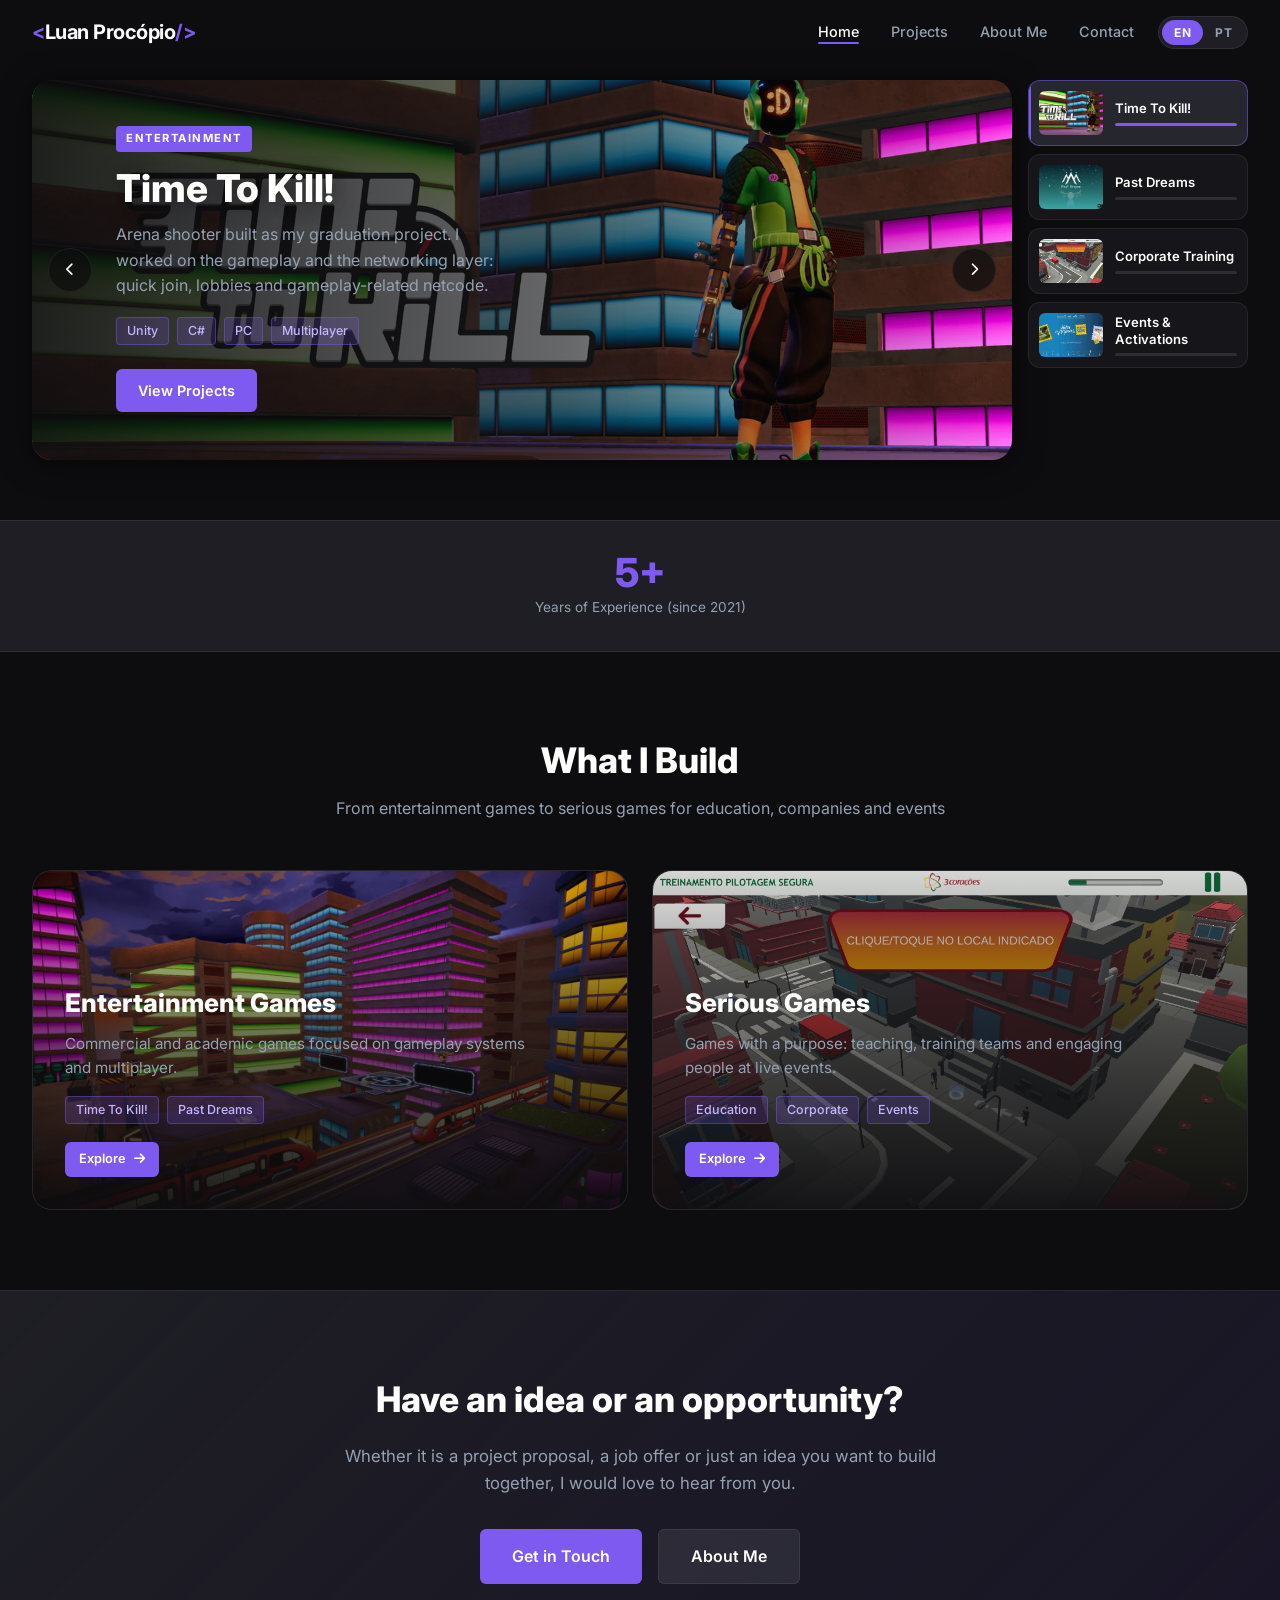
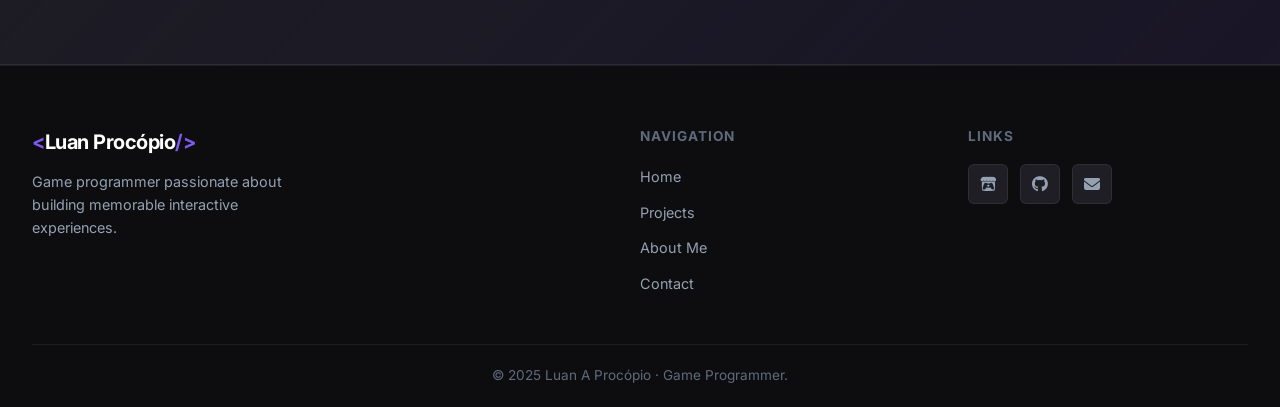
==== commit f712e539: "fix" ====
--- a/index.html
+++ b/index.html
@@ -53,8 +53,8 @@
         </div>
       </div>
 
-      <div class="carousel-slide portrait" data-index="1">
-        <img src="assets/media/entertainment/pastdream1.jpg" alt="Past Dreams" class="slide-media" />
+      <div class="carousel-slide" data-index="1">
+        <img src="assets/media/entertainment/pastdream-cover.jpg" alt="Past Dreams" class="slide-media" />
         <div class="slide-overlay">
           <div class="slide-content">
             <span class="slide-badge" data-i18n="home.badge.ent">Entertainment</span>
@@ -71,7 +71,7 @@
       </div>
 
       <div class="carousel-slide" data-index="2">
-        <img src="assets/media/corporate/3coracoes1.jpg" alt="Corporate training game" class="slide-media" />
+        <img src="assets/media/corporate/3coracoes2.jpg" alt="Corporate training game" class="slide-media" />
         <div class="slide-overlay">
           <div class="slide-content">
             <span class="slide-badge" data-i18n="home.badge.corp">Corporate Training</span>
@@ -117,14 +117,14 @@
         </div>
       </div>
       <div class="thumb" data-index="1">
-        <img src="assets/media/entertainment/pastdream1.jpg" alt="Past Dreams" />
+        <img src="assets/media/entertainment/pastdream-cover.jpg" alt="Past Dreams" />
         <div class="thumb-info">
           <span class="thumb-title">Past Dreams</span>
           <div class="thumb-progress"><div class="thumb-bar"></div></div>
         </div>
       </div>
       <div class="thumb" data-index="2">
-        <img src="assets/media/corporate/3coracoes1.jpg" alt="Corporate training" />
+        <img src="assets/media/corporate/3coracoes2.jpg" alt="Corporate training" />
         <div class="thumb-info">
           <span class="thumb-title" data-i18n="home.badge.corp">Corporate Training</span>
           <div class="thumb-progress"><div class="thumb-bar"></div></div>
@@ -144,18 +144,8 @@
   <section class="stats-bar">
     <div class="stats-container">
       <div class="stat-item">
-        <span class="stat-number" data-target="3">0</span>
-        <span class="stat-label" data-i18n="home.stat.years">Years of Experience</span>
-      </div>
-      <div class="stat-divider"></div>
-      <div class="stat-item">
-        <span class="stat-number" data-target="4">0</span>
-        <span class="stat-label" data-i18n="home.stat.platforms">Platforms (PC, Mobile, VR, AR)</span>
-      </div>
-      <div class="stat-divider"></div>
-      <div class="stat-item">
-        <span class="stat-number" data-target="4">0</span>
-        <span class="stat-label" data-i18n="home.stat.areas">Areas: Entertainment, Education, Corporate, Events</span>
+        <span class="stat-number" data-target="5" data-suffix="+">5+</span>
+        <span class="stat-label" data-i18n="home.stat.years">Years of Experience (since 2021)</span>
       </div>
     </div>
   </section>
@@ -182,7 +172,7 @@
       </a>
 
       <a href="projects.html#serious" class="cat-card">
-        <img class="cat-bg" src="assets/media/posters/totem-governador.jpg" alt="" />
+        <img class="cat-bg" src="assets/media/corporate/3coracoes2.jpg" alt="" />
         <div class="cat-body">
           <h3 data-i18n="home.cat.serious.title">Serious Games</h3>
           <p data-i18n="home.cat.serious.desc">Games with a purpose.</p>
--- a/css/style.css
+++ b/css/style.css
@@ -1174,3 +1174,52 @@
 
 .slide-overlay { padding: 48px 84px; }
 @media (max-width: 768px) { .slide-overlay { padding: 24px 56px; } }
+
+/* ---- Layout fixes v3: uniform rows for work cards ---- */
+.work-grid {
+  display: flex;
+  flex-wrap: wrap;
+  gap: 28px 20px;
+  align-items: flex-start;
+  margin-bottom: 24px;
+}
+.work { display: flex; flex-direction: column; flex: 0 0 auto; max-width: 100%; }
+.work .media, .work-grid .media { width: auto; height: 340px; }
+.work h4, .work p { width: 0; min-width: 100%; }
+@media (max-width: 768px) {
+  .work .media, .work-grid .media { height: 280px; }
+}
+/* ---- Layout fixes v4 ---- */
+.reveal, .reveal.revealed { opacity: 1 !important; transform: none !important; transition: none; }
+.proj-tabs { position: static; background: transparent; backdrop-filter: none; border-bottom: none; padding: 28px 2rem 0; }
+.thumb-title { white-space: normal; line-height: 1.25; }
+
+/* Uniform screenshot grid */
+.gallery.grid6 { display: grid; grid-template-columns: repeat(6, 1fr); gap: 14px; }
+.gallery.grid6 .media { width: 100%; height: auto; aspect-ratio: var(--ar, 16 / 9); }
+.gallery.grid6 .media.span3 { grid-column: span 3; }
+.gallery.grid6 .media.span2 { grid-column: span 2; }
+
+/* About photo caption */
+.about-photo-col { display: flex; flex-direction: column; gap: 12px; margin: 0; }
+.about-photo-caption {
+  display: inline-flex;
+  align-items: center;
+  justify-content: center;
+  gap: 8px;
+  color: var(--text-secondary);
+  font-size: 0.88rem;
+  font-weight: 500;
+}
+.about-photo-caption i { color: var(--accent); }
+
+.lang-bars { grid-template-columns: repeat(4, 1fr); }
+@media (max-width: 1024px) {
+  .about-photo-col { max-width: 340px; margin: 0 auto; }
+}
+@media (max-width: 768px) {
+  .gallery.grid6 { grid-template-columns: repeat(2, 1fr); }
+  .gallery.grid6 .media.span3 { grid-column: span 2; }
+  .gallery.grid6 .media.span2 { grid-column: span 1; }
+  .lang-bars { grid-template-columns: repeat(2, 1fr); }
+}
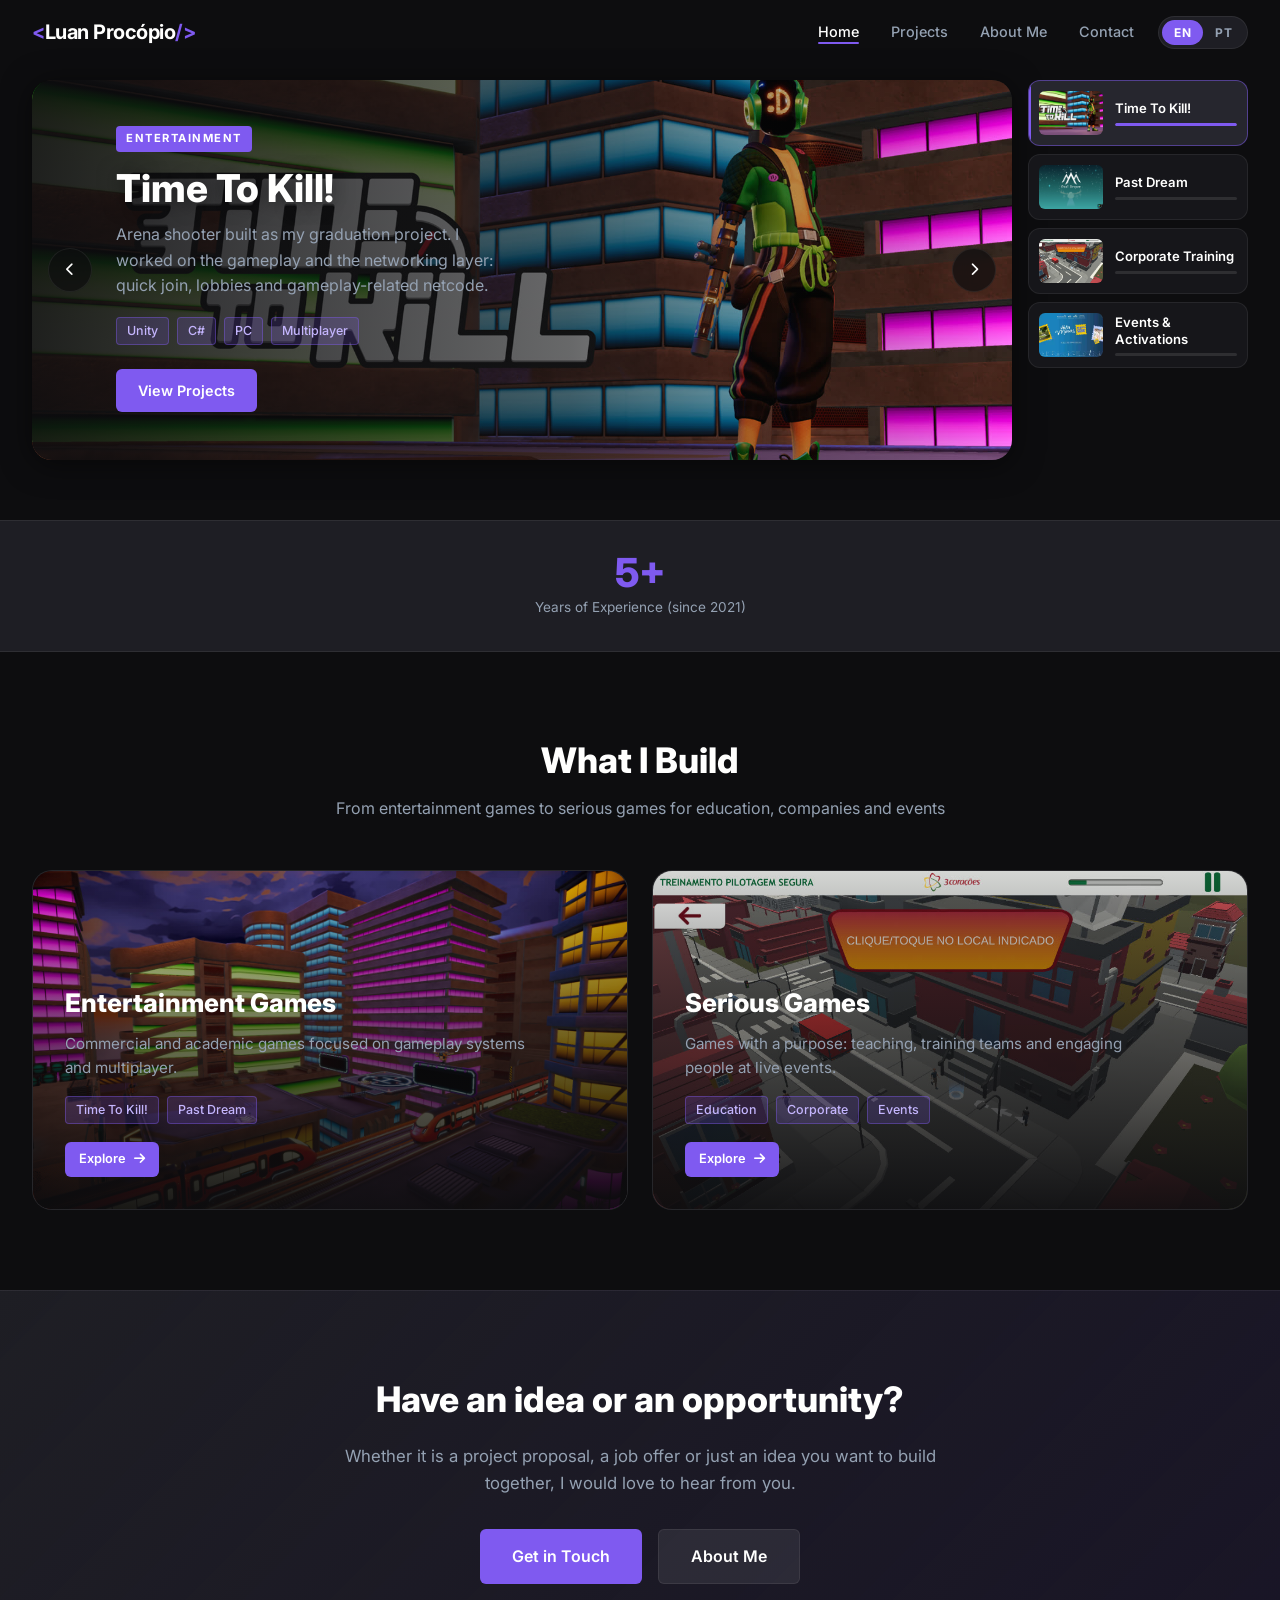
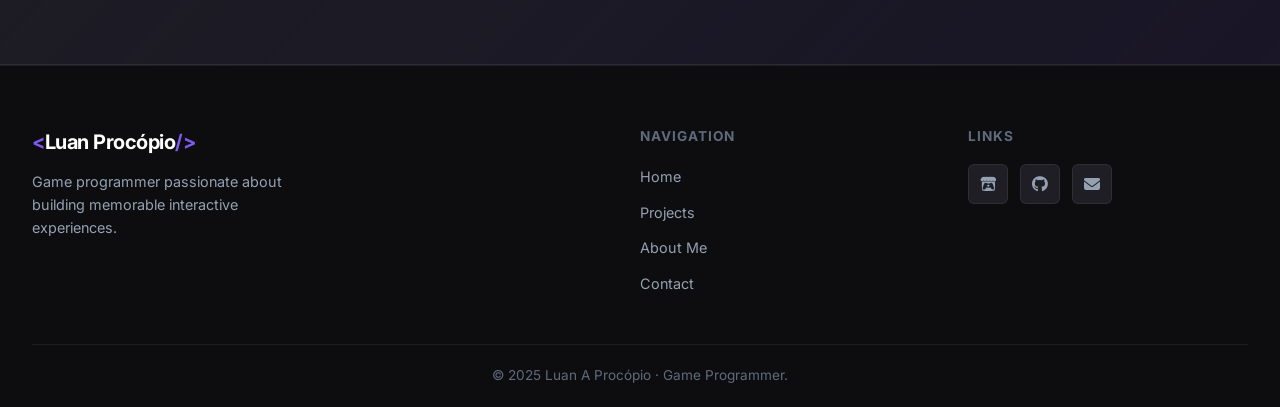
==== commit 0f154dfd: "fix" ====
--- a/index.html
+++ b/index.html
@@ -4,7 +4,7 @@
   <meta charset="UTF-8" />
   <meta name="viewport" content="width=device-width, initial-scale=1.0" />
   <title>Luan A Procópio | Game Programmer</title>
-  <link rel="stylesheet" href="css/style.css" />
+  <link rel="stylesheet" href="css/style.css?v=3" />
   <link rel="stylesheet" href="https://cdnjs.cloudflare.com/ajax/libs/font-awesome/6.5.0/css/all.min.css" />
   <link href="https://fonts.googleapis.com/css2?family=Inter:wght@300;400;500;600;700;800&display=swap" rel="stylesheet" />
 </head>
@@ -54,11 +54,11 @@
       </div>
 
       <div class="carousel-slide" data-index="1">
-        <img src="assets/media/entertainment/pastdream-cover.jpg" alt="Past Dreams" class="slide-media" />
+        <img src="assets/media/entertainment/pastdream-cover.jpg" alt="Past Dream" class="slide-media" />
         <div class="slide-overlay">
           <div class="slide-content">
             <span class="slide-badge" data-i18n="home.badge.ent">Entertainment</span>
-            <h1 class="slide-title">Past Dreams</h1>
+            <h1 class="slide-title">Past Dream</h1>
             <p class="slide-desc" data-i18n="home.slide2.desc">Mobile game available on Google Play.</p>
             <div class="slide-tags">
               <span class="tag">Unity</span><span class="tag">C#</span><span class="tag">Mobile</span><span class="tag">Google Play</span>
@@ -117,9 +117,9 @@
         </div>
       </div>
       <div class="thumb" data-index="1">
-        <img src="assets/media/entertainment/pastdream-cover.jpg" alt="Past Dreams" />
-        <div class="thumb-info">
-          <span class="thumb-title">Past Dreams</span>
+        <img src="assets/media/entertainment/pastdream-cover.jpg" alt="Past Dream" />
+        <div class="thumb-info">
+          <span class="thumb-title">Past Dream</span>
           <div class="thumb-progress"><div class="thumb-bar"></div></div>
         </div>
       </div>
@@ -165,7 +165,7 @@
           <p data-i18n="home.cat.ent.desc">Commercial and academic games.</p>
           <div class="cat-chips">
             <span class="tag">Time To Kill!</span>
-            <span class="tag">Past Dreams</span>
+            <span class="tag">Past Dream</span>
           </div>
           <span class="btn btn-primary btn-sm"><span data-i18n="home.cat.explore">Explore</span> <i class="fas fa-arrow-right"></i></span>
         </div>
@@ -229,8 +229,8 @@
     </div>
   </footer>
 
-  <script src="js/i18n.js"></script>
-  <script src="js/main.js"></script>
+  <script src="js/i18n.js?v=3"></script>
+  <script src="js/main.js?v=3"></script>
 </body>
 </html>
 
--- a/css/style.css
+++ b/css/style.css
@@ -1213,6 +1213,21 @@
 }
 .about-photo-caption i { color: var(--accent); }
 
+.about-location-badge {
+  display: inline-flex;
+  align-items: center;
+  gap: 10px;
+  padding: 8px 16px;
+  margin-bottom: 20px;
+  border-radius: 100px;
+  background: rgba(44, 182, 125, 0.14);
+  border: 1px solid rgba(44, 182, 125, 0.45);
+  color: #fffffe;
+  font-size: 0.92rem;
+  font-weight: 600;
+}
+.about-location-badge i { color: var(--accent-2); }
+
 .lang-bars { grid-template-columns: repeat(4, 1fr); }
 @media (max-width: 1024px) {
   .about-photo-col { max-width: 340px; margin: 0 auto; }
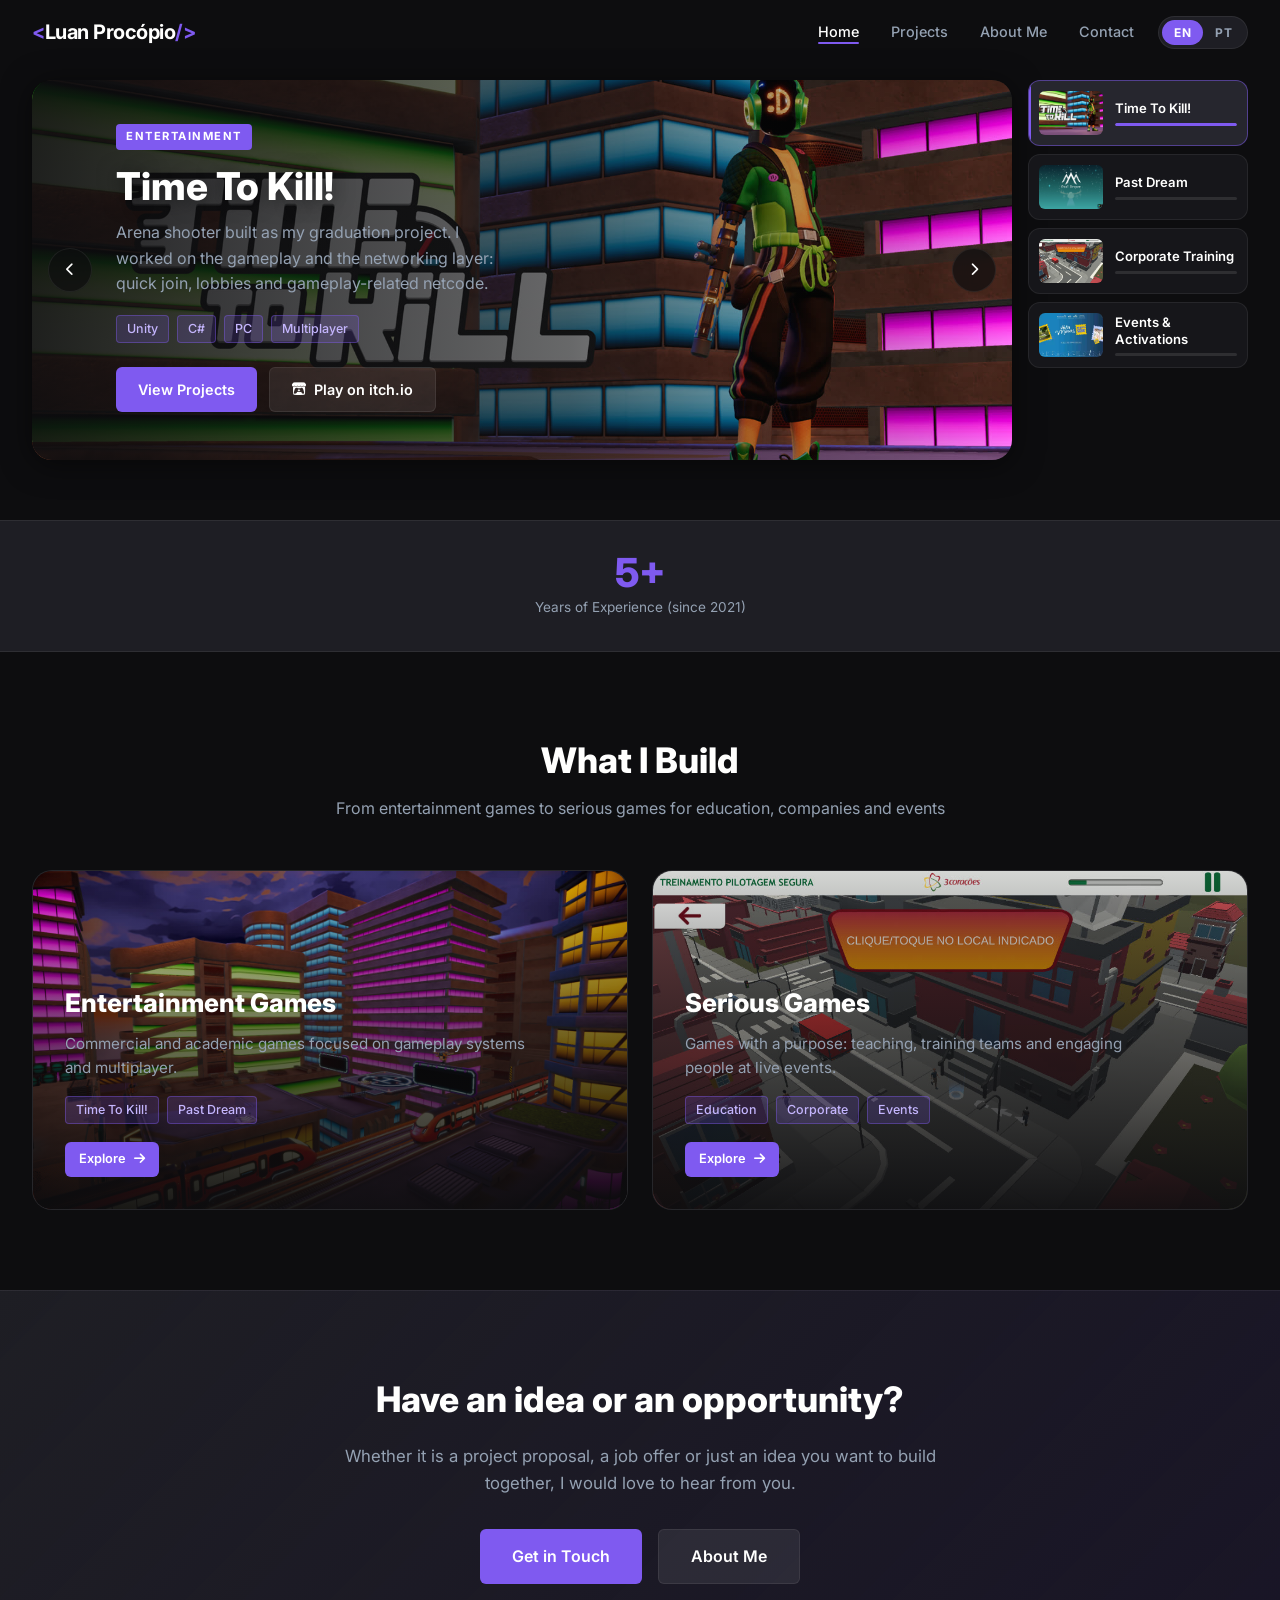
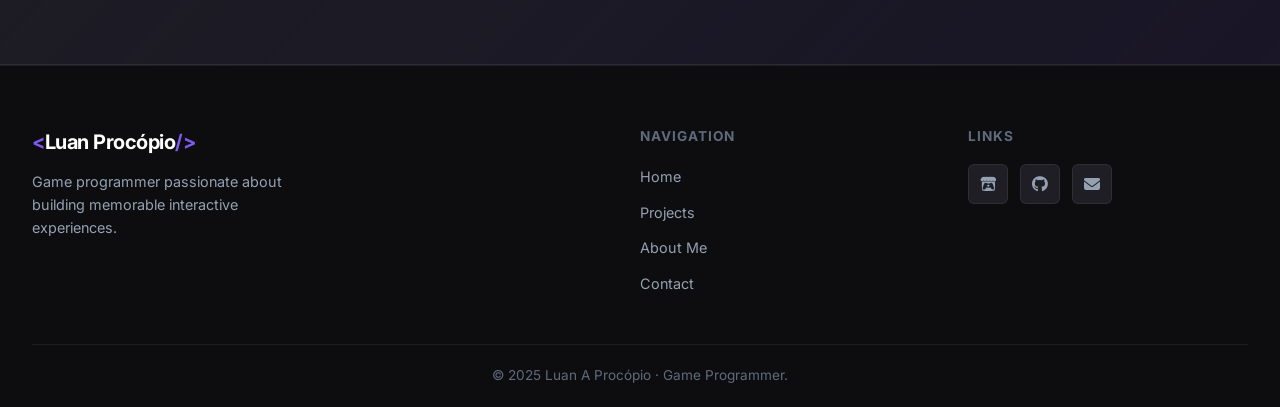
==== commit 7e7350dc: "fix" ====
--- a/index.html
+++ b/index.html
@@ -48,6 +48,7 @@
             </div>
             <div class="slide-actions">
               <a href="projects.html#entertainment" class="btn btn-primary" data-i18n="home.cta.view">View Projects</a>
+              <a href="https://nulltetz.itch.io/time-to-kill" target="_blank" rel="noopener" class="btn btn-ghost"><i class="fa-brands fa-itch-io"></i> <span data-i18n="proj.ttk.play">Play on itch.io</span></a>
             </div>
           </div>
         </div>
@@ -65,6 +66,7 @@
             </div>
             <div class="slide-actions">
               <a href="projects.html#entertainment" class="btn btn-primary" data-i18n="home.cta.view">View Projects</a>
+              <a href="https://play.google.com/store/apps/details?id=com.KSToTal.PastDream" target="_blank" rel="noopener" class="btn btn-ghost"><i class="fa-brands fa-google-play"></i> <span data-i18n="proj.pd.play">Get it on Google Play</span></a>
             </div>
           </div>
         </div>
@@ -218,7 +220,7 @@
       <div class="footer-social">
         <h4 data-i18n="footer.links">Links</h4>
         <div class="social-links">
-          <a href="https://nulltetz.itch.io" target="_blank" rel="noopener" aria-label="Itch.io"><i class="fa-brands fa-itch-io"></i></a>
+          <a href="https://nulltetz.itch.io/time-to-kill" target="_blank" rel="noopener" aria-label="Itch.io"><i class="fa-brands fa-itch-io"></i></a>
           <a href="https://github.com/laap07" target="_blank" rel="noopener" aria-label="GitHub"><i class="fa-brands fa-github"></i></a>
           <a href="mailto:luanprocopio@hotmail.com" aria-label="E-mail"><i class="fas fa-envelope"></i></a>
         </div>
